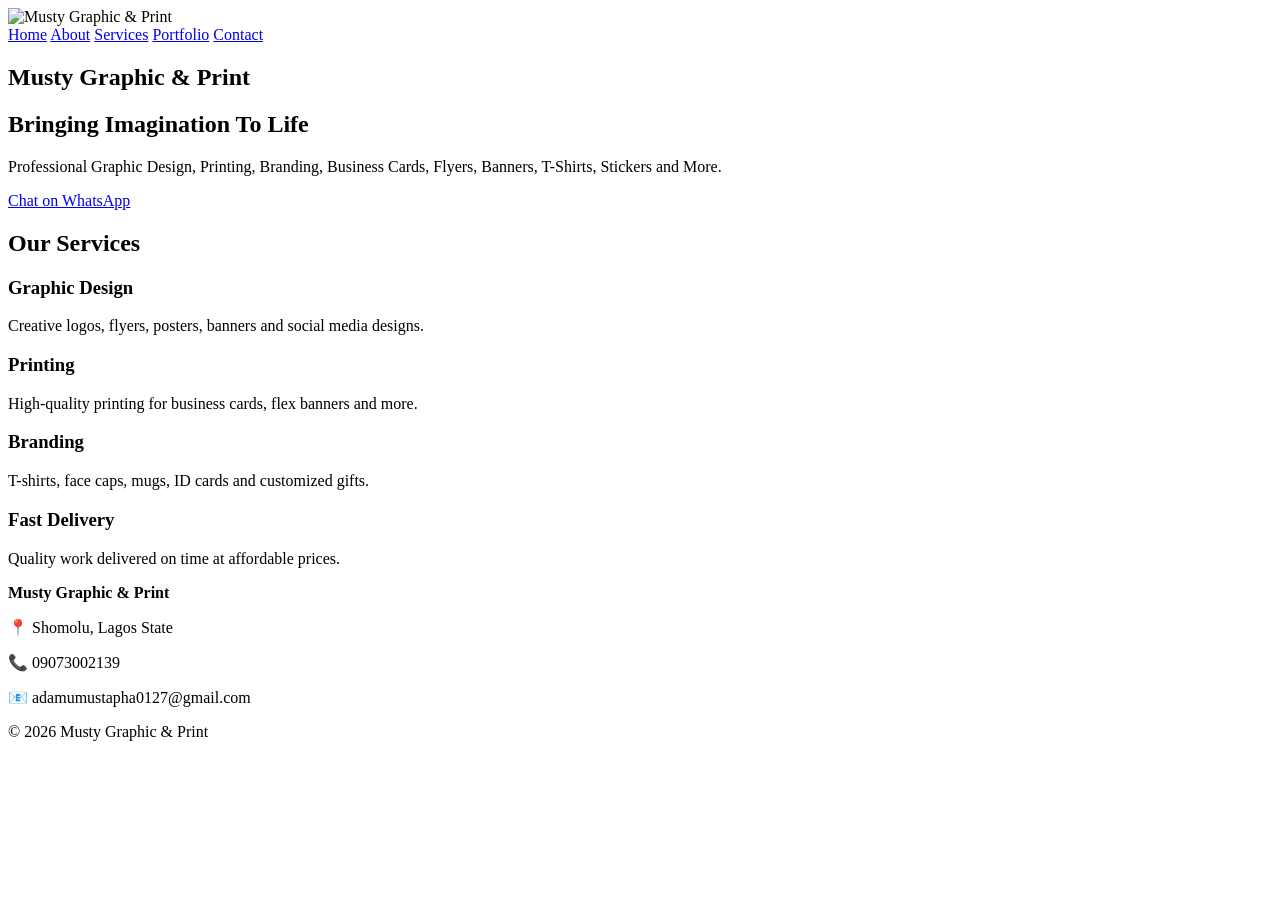
==== index.html @ 96268c4c "Add files via upload" ====
<!DOCTYPE html>
<html lang="en">
<head>
<meta charset="UTF-8">
<meta name="viewport" content="width=device-width, initial-scale=1.0">
<title>Musty Graphic & Print</title>

<link rel="stylesheet" href="Css/style.css">

</head>
<body>

<header>

<div class="container">

<img src="Images/logo.jpg" class="logo" alt="Musty Graphic & Print">

<nav>
<a href="index.html">Home</a>
<a href="about.html">About</a>
<a href="services.html">Services</a>
<a href="portfolio.html">Portfolio</a>
<a href="contact.html">Contact</a>
</nav>

</div>

</header>

<section class="hero">

<h1>Musty Graphic & Print</h1>

<h2>Bringing Imagination To Life</h2>

<p>
Professional Graphic Design, Printing,
Branding, Business Cards, Flyers,
Banners, T-Shirts, Stickers and More.
</p>

<a href="https://wa.me/2349073002139" class="btn">
Chat on WhatsApp
</a>

</section>

<section class="services">

<h2>Our Services</h2>

<div class="grid">

<div class="card">
<h3>Graphic Design</h3>
<p>Creative logos, flyers, posters, banners and social media designs.</p>
</div>

<div class="card">
<h3>Printing</h3>
<p>High-quality printing for business cards, flex banners and more.</p>
</div>

<div class="card">
<h3>Branding</h3>
<p>T-shirts, face caps, mugs, ID cards and customized gifts.</p>
</div>

<div class="card">
<h3>Fast Delivery</h3>
<p>Quality work delivered on time at affordable prices.</p>
</div>

</div>

</section>

<footer>

<p><strong>Musty Graphic & Print</strong></p>

<p>📍 Shomolu, Lagos State</p>

<p>📞 09073002139</p>

<p>📧 adamumustapha0127@gmail.com</p>

<p>© 2026 Musty Graphic & Print</p>

</footer>

<script src="js/script.js"></script>

</body>
</html>
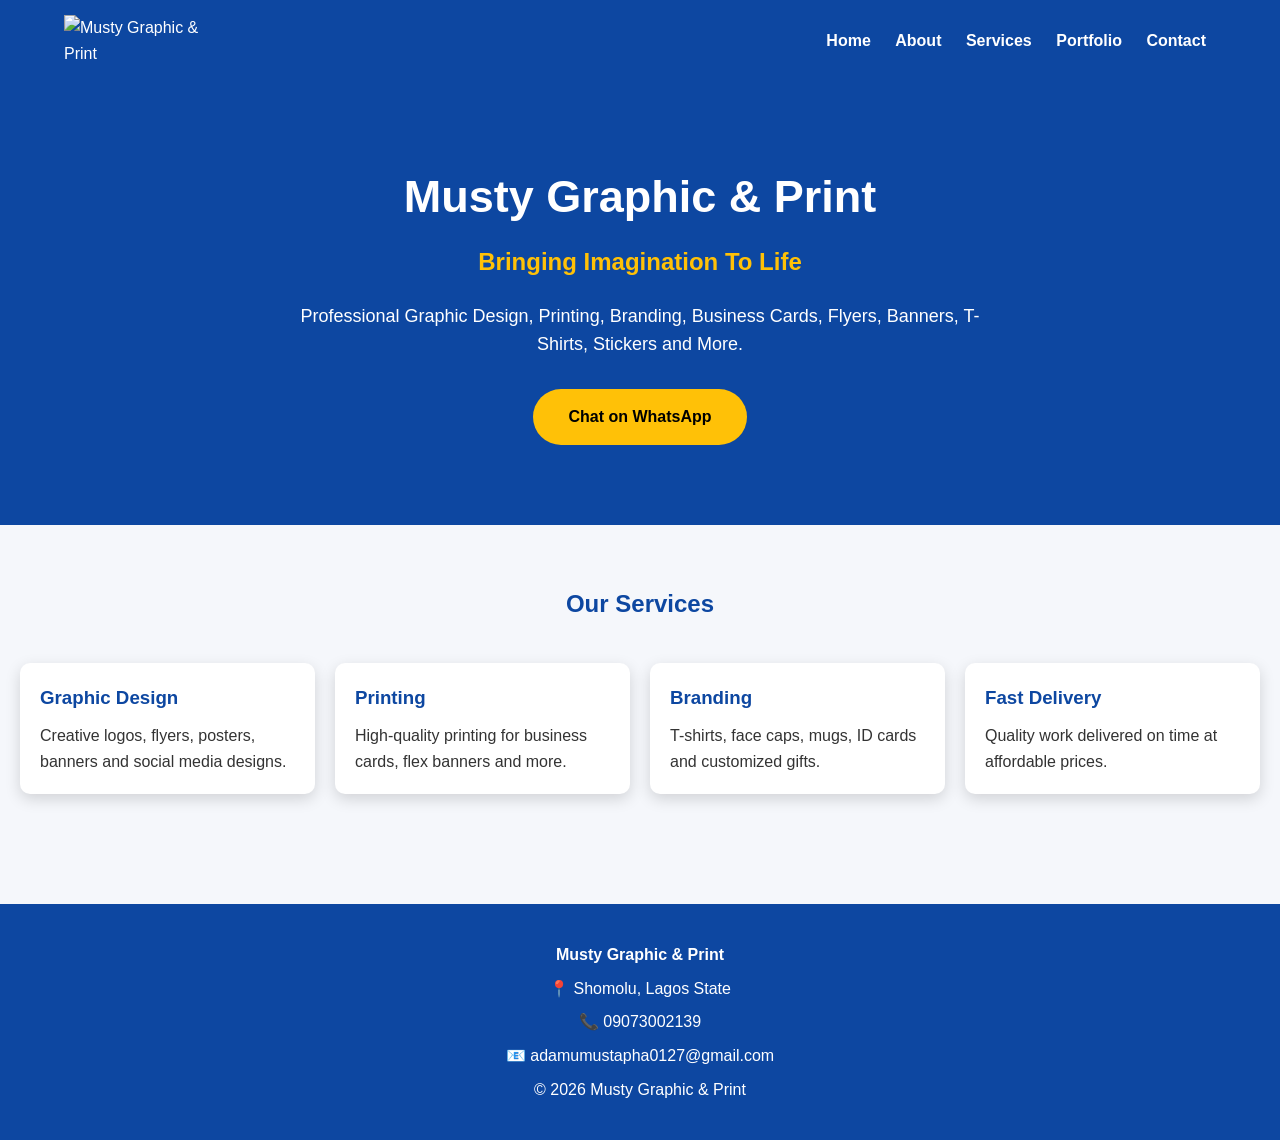
==== commit 20b76f26: "Fix stylesheet link path in index.html" ====
--- a/index.html
+++ b/index.html
@@ -5,7 +5,7 @@
 <meta name="viewport" content="width=device-width, initial-scale=1.0">
 <title>Musty Graphic & Print</title>
 
-<link rel="stylesheet" href="Css/style.css">
+<link rel="stylesheet" href="style.css">
 
 </head>
 <body>
--- a/style.css
+++ b/style.css
@@ -0,0 +1,155 @@
+/* ===========================
+   MUSTY GRAPHIC & PRINT
+   style.css
+=========================== */
+
+*{
+    margin:0;
+    padding:0;
+    box-sizing:border-box;
+    font-family:Arial, Helvetica, sans-serif;
+}
+
+body{
+    background:#f5f7fb;
+    color:#333;
+    line-height:1.6;
+}
+
+.container{
+    width:90%;
+    max-width:1200px;
+    margin:auto;
+}
+
+/* Header */
+
+header{
+    background:#0d47a1;
+    color:#fff;
+    padding:15px 0;
+}
+
+header .container{
+    display:flex;
+    justify-content:space-between;
+    align-items:center;
+    flex-wrap:wrap;
+}
+
+.logo{
+    width:170px;
+}
+
+nav a{
+    color:#fff;
+    text-decoration:none;
+    margin:0 10px;
+    font-weight:bold;
+}
+
+nav a:hover{
+    color:#ffc107;
+}
+
+/* Hero */
+
+.hero{
+    background:#0d47a1;
+    color:white;
+    text-align:center;
+    padding:80px 20px;
+}
+
+.hero h1{
+    font-size:45px;
+    margin-bottom:10px;
+}
+
+.hero h2{
+    color:#ffc107;
+    margin-bottom:20px;
+}
+
+.hero p{
+    max-width:700px;
+    margin:auto;
+    font-size:18px;
+}
+
+.btn{
+    display:inline-block;
+    margin-top:30px;
+    background:#ffc107;
+    color:#000;
+    padding:15px 35px;
+    text-decoration:none;
+    border-radius:30px;
+    font-weight:bold;
+}
+
+/* Services */
+
+.services{
+    padding:60px 20px;
+}
+
+.services h2{
+    text-align:center;
+    color:#0d47a1;
+    margin-bottom:40px;
+}
+
+.grid{
+    display:grid;
+    grid-template-columns:repeat(auto-fit,minmax(250px,1fr));
+    gap:20px;
+}
+
+.card{
+    background:#fff;
+    padding:20px;
+    border-radius:10px;
+    box-shadow:0 5px 15px rgba(0,0,0,.15);
+}
+
+.card h3{
+    color:#0d47a1;
+    margin-bottom:10px;
+}
+
+/* Footer */
+
+footer{
+    background:#0d47a1;
+    color:white;
+    text-align:center;
+    padding:30px;
+    margin-top:50px;
+}
+
+footer p{
+    margin:8px 0;
+}
+
+/* Mobile */
+
+@media(max-width:768px){
+
+header .container{
+    flex-direction:column;
+}
+
+nav{
+    margin-top:15px;
+}
+
+.hero h1{
+    font-size:32px;
+}
+
+.hero h2{
+    font-size:22px;
+}
+
+}
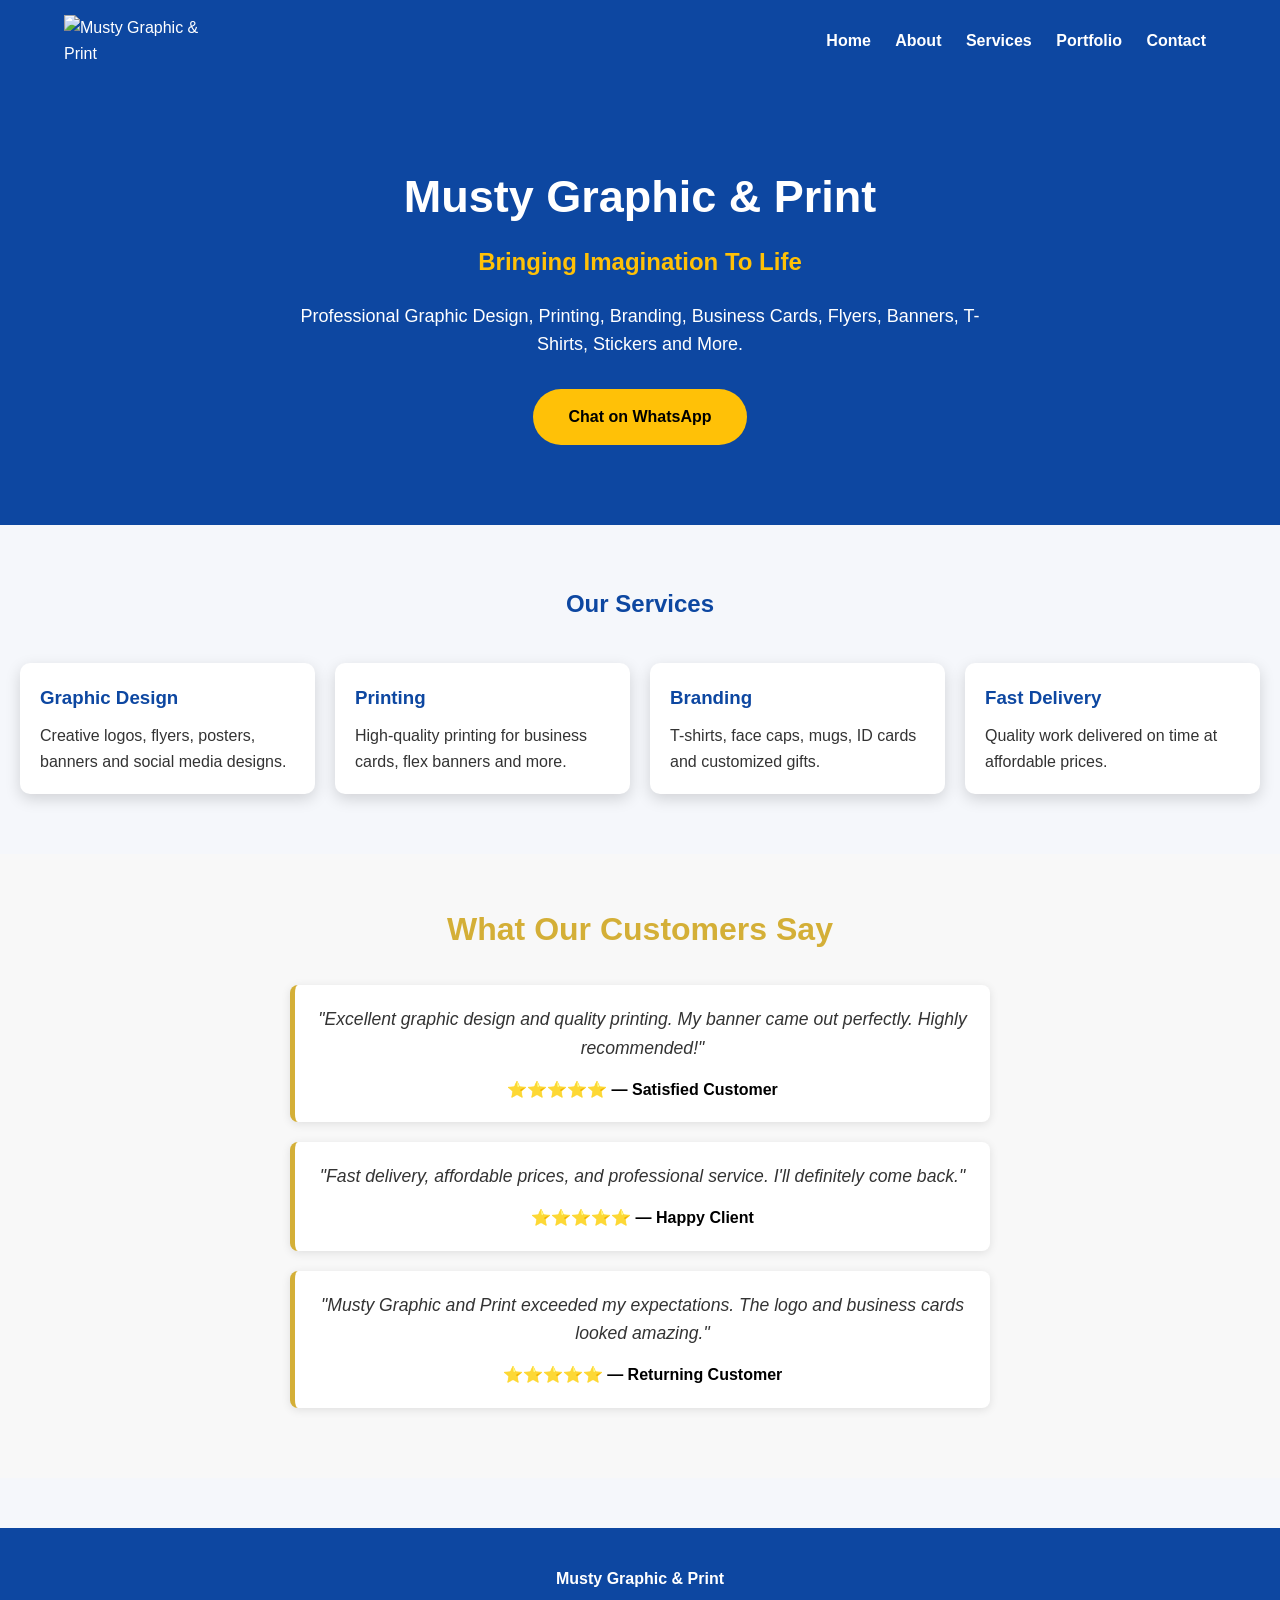
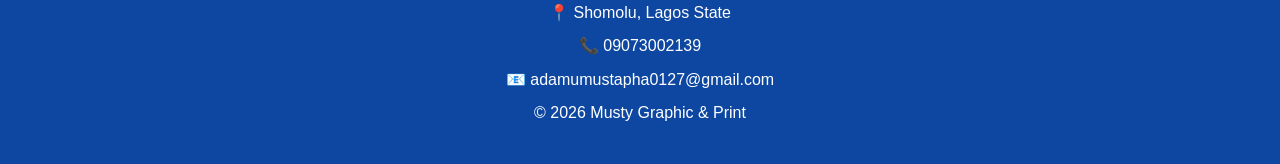
==== commit ed9485f6: "Update index.html" ====
--- a/index.html
+++ b/index.html
@@ -6,7 +6,15 @@
 <title>Musty Graphic & Print</title>
 
 <link rel="stylesheet" href="style.css">
+<!-- Google tag (gtag.js) -->
+<script async src="https://www.googletagmanager.com/gtag/js?id=G-XHMXM6MTC5"></script>
+<script>
+  window.dataLayer = window.dataLayer || [];
+  function gtag(){dataLayer.push(arguments);}
+  gtag('js', new Date());
 
+  gtag('config', 'G-XHMXM6MTC5');
+</script>
 </head>
 <body>
 
@@ -75,7 +83,61 @@
 </div>
 
 </section>
+<!-- Testimonials Section -->
+<section class="testimonials">
+    <h2>What Our Customers Say</h2>
 
+    <div class="testimonial">
+        <p>"Excellent graphic design and quality printing. My banner came out perfectly. Highly recommended!"</p>
+        <h4>⭐⭐⭐⭐⭐ — Satisfied Customer</h4>
+    </div>
+
+    <div class="testimonial">
+        <p>"Fast delivery, affordable prices, and professional service. I'll definitely come back."</p>
+        <h4>⭐⭐⭐⭐⭐ — Happy Client</h4>
+    </div>
+
+    <div class="testimonial">
+        <p>"Musty Graphic and Print exceeded my expectations. The logo and business cards looked amazing."</p>
+        <h4>⭐⭐⭐⭐⭐ — Returning Customer</h4>
+    </div>
+</section>
+
+<style>
+.testimonials {
+    background: #f8f8f8;
+    padding: 50px 20px;
+    text-align: center;
+}
+
+.testimonials h2 {
+    color: #d4af37;
+    margin-bottom: 30px;
+    font-size: 2rem;
+}
+
+.testimonial {
+    background: #fff;
+    border-left: 5px solid #d4af37;
+    padding: 20px;
+    margin: 20px auto;
+    max-width: 700px;
+    border-radius: 8px;
+    box-shadow: 0 2px 10px rgba(0,0,0,0.1);
+}
+
+.testimonial p {
+    font-style: italic;
+    color: #333;
+    font-size: 1.1rem;
+}
+
+.testimonial h4 {
+    color: #000;
+    margin-top: 15px;
+    font-weight: bold;
+}
+</style>
 <footer>
 
 <p><strong>Musty Graphic & Print</strong></p>
